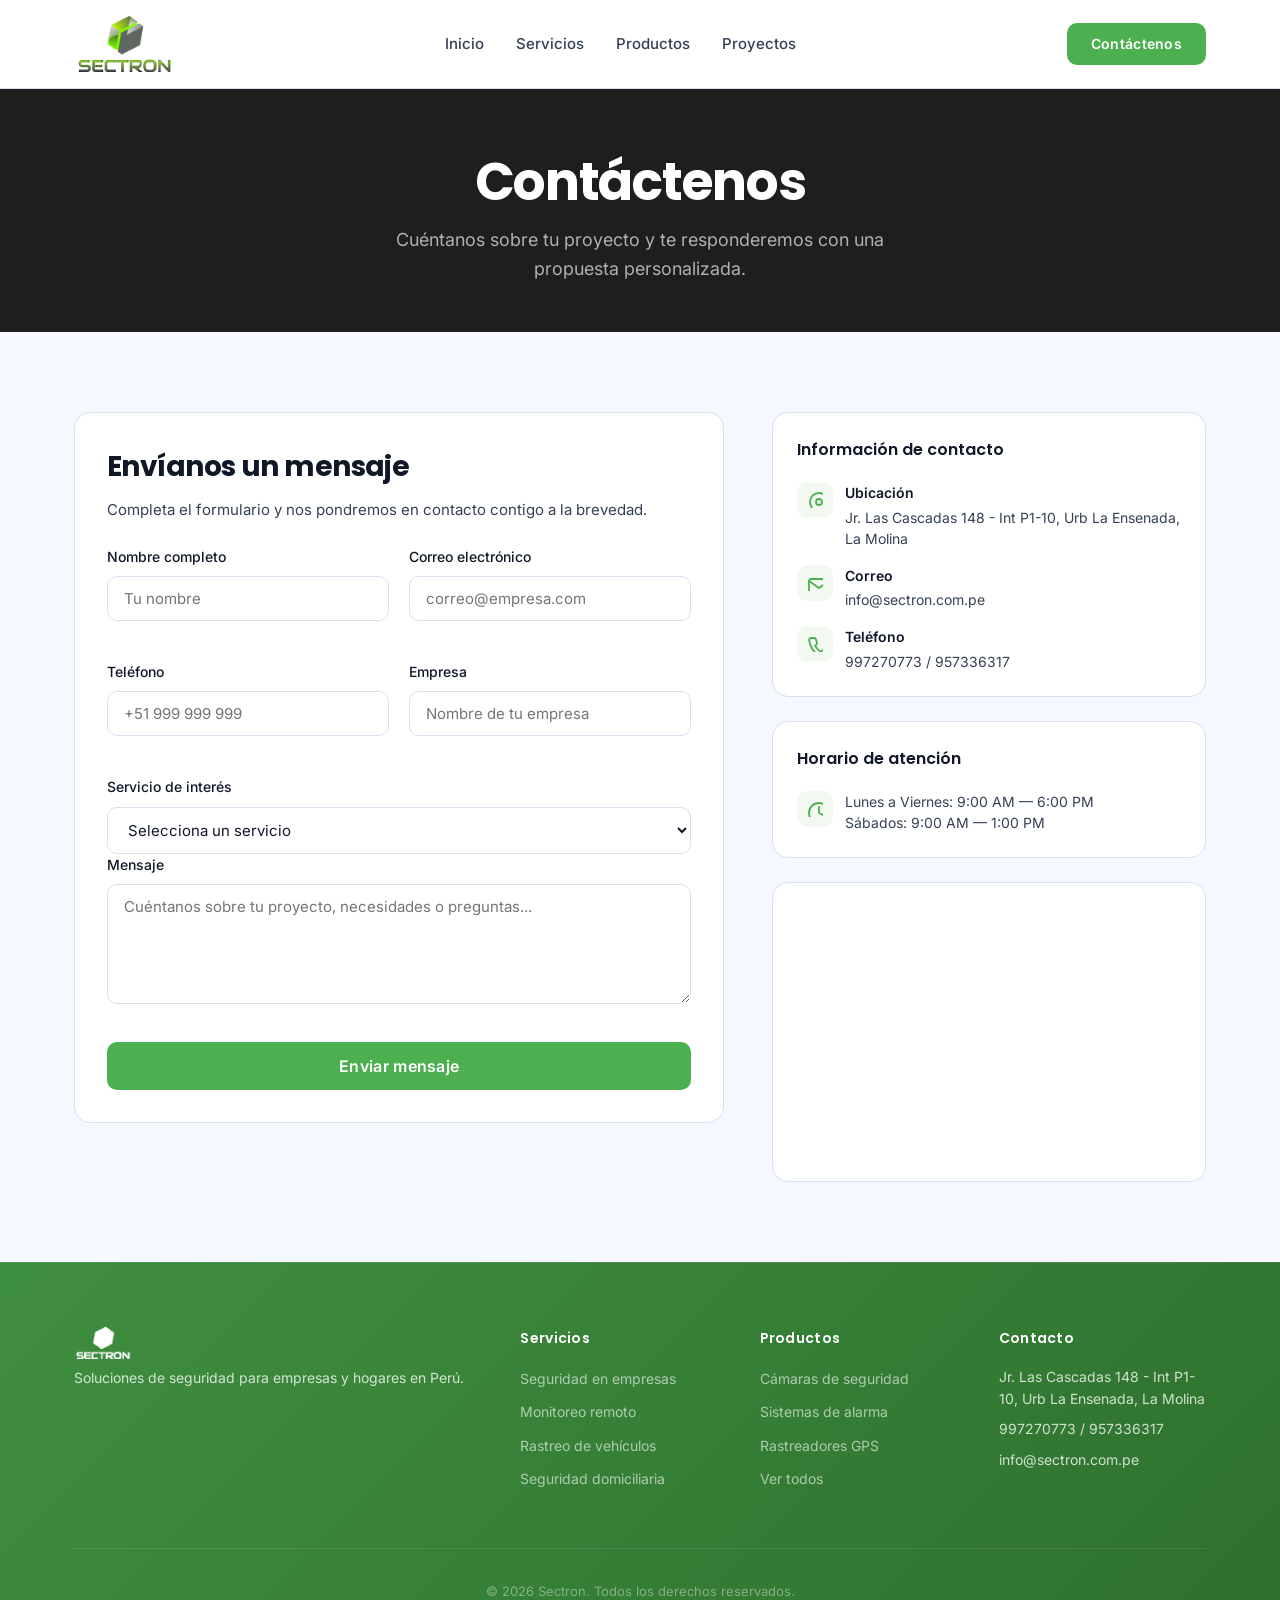
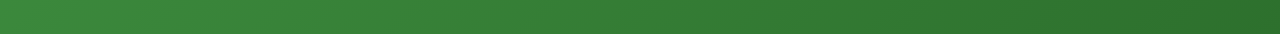
==== contacto.html @ d50c03bd "Initial commit" ====
<!doctype html>
<html lang="es">
<head>
  <meta charset="utf-8">
  <meta name="viewport" content="width=device-width, initial-scale=1">
  <title>Sectron — Contacto</title>
  <link rel="preconnect" href="https://fonts.googleapis.com">
  <link rel="preconnect" href="https://fonts.gstatic.com" crossorigin>
  <link href="https://fonts.googleapis.com/css2?family=Inter:wght@400;500;600&family=Poppins:wght@600;700&display=swap" rel="stylesheet">
  <link rel="stylesheet" href="css/styles.css">
</head>
<body>
  <nav class="nav">
    <div class="container nav-inner">
      <a href="index.html" class="logo"><img src="images/mroc47to-sectron_logo.png" alt="Sectron"></a>
      <ul class="nav-links">
        <li><a href="index.html">Inicio</a></li>
        <li><a href="servicios.html">Servicios</a></li>
        <li><a href="productos.html">Productos</a></li>
        <li><a href="proyectos.html">Proyectos</a></li>
      </ul>
      <a href="contacto.html" class="btn btn-primary">Contáctenos</a>
    </div>
  </nav>

  <section class="hero">
    <div class="container">
      <h1>Contáctenos</h1>
      <p>Cuéntanos sobre tu proyecto y te responderemos con una propuesta personalizada.</p>
    </div>
  </section>

  <section class="section">
    <div class="container">
      <div class="contact-grid">
        <div class="form-card" data-anim="slide-left">
          <h2>Envíanos un mensaje</h2>
          <p>Completa el formulario y nos pondremos en contacto contigo a la brevedad.</p>
          <form id="contact-form" novalidate>
            <div class="field-row">
              <div class="field">
                <label for="nombre">Nombre completo</label>
                <input type="text" id="nombre" name="name" placeholder="Tu nombre" maxlength="100" required>
              </div>
              <div class="field">
                <label for="email">Correo electrónico</label>
                <input type="email" id="email" name="email" placeholder="correo@empresa.com" maxlength="120" required>
              </div>
            </div>
            <div class="field-row">
              <div class="field">
                <label for="telefono">Teléfono</label>
                <input type="tel" id="telefono" name="phone" placeholder="+51 999 999 999" maxlength="25">
              </div>
              <div class="field">
                <label for="empresa">Empresa</label>
                <input type="text" id="empresa" name="company" placeholder="Nombre de tu empresa" maxlength="120">
              </div>
            </div>
            <div class="field">
              <label for="servicio">Servicio de interés</label>
              <select id="servicio" name="service">
                <option value="">Selecciona un servicio</option>
                <option value="cctv">Cámaras de seguridad (CCTV)</option>
                <option value="alarma">Sistemas de alarma</option>
                <option value="rastreo">Rastreo vehicular (GPS)</option>
                <option value="monitoreo">Monitoreo remoto 24/7</option>
                <option value="producto">Consulta sobre producto</option>
                <option value="otro">Otro</option>
              </select>
            </div>
            <div class="field">
              <label for="mensaje">Mensaje</label>
              <textarea id="mensaje" name="message" placeholder="Cuéntanos sobre tu proyecto, necesidades o preguntas..." maxlength="1500" required></textarea>
            </div>
            <div class="field" aria-hidden="true" style="position:absolute;left:-9999px;opacity:0;pointer-events:none;">
              <label for="_honey">No completar</label>
              <input id="_honey" type="text" name="_honey" tabindex="-1" autocomplete="off">
            </div>
            <p id="form-status" role="status" aria-live="polite" style="margin:0 0 16px; font-size:14px; min-height:22px;"></p>
            <button type="submit" class="btn btn-primary btn-lg" style="width:100%;">Enviar mensaje</button>
          </form>
        </div>

        <div class="contact-info">
          <div class="info-block" data-anim="slide-right" style="--i:0">
            <h3>Información de contacto</h3>
            <div class="info-item">
              <div class="info-icon">
                <svg width="16" height="16" fill="none" stroke="currentColor" stroke-width="1.8" stroke-linecap="round" stroke-linejoin="round"><path d="M21 10c0 7-9 13-9 13s-9-6-9-13a9 9 0 0118 0z"/><circle cx="12" cy="10" r="3"/></svg>
              </div>
              <div class="info-text">
                <h4>Ubicación</h4>
                <p>Jr. Las Cascadas 148 - Int P1-10, Urb La Ensenada, La Molina</p>
              </div>
            </div>
            <div class="info-item">
              <div class="info-icon">
                <svg width="16" height="16" fill="none" stroke="currentColor" stroke-width="1.8" stroke-linecap="round" stroke-linejoin="round"><path d="M4 4h16c1.1 0 2 .9 2 2v12c0 1.1-.9 2-2 2H4c-1.1 0-2-.9-2-2V6c0-1.1.9-2 2-2z"/><polyline points="22,6 12,13 2,6"/></svg>
              </div>
              <div class="info-text">
                <h4>Correo</h4>
                <p>info@sectron.com.pe</p>
              </div>
            </div>
            <div class="info-item">
              <div class="info-icon">
                <svg width="16" height="16" fill="none" stroke="currentColor" stroke-width="1.8" stroke-linecap="round" stroke-linejoin="round"><path d="M22 16.92v3a2 2 0 01-2.18 2 19.79 19.79 0 01-8.63-3.07 19.5 19.5 0 01-6-6 19.79 19.79 0 01-3.07-8.67A2 2 0 014.11 2h3a2 2 0 012 1.72 12.84 12.84 0 00.7 2.81 2 2 0 01-.45 2.11L8.09 9.91a16 16 0 006 6l1.27-1.27a2 2 0 012.11-.45 12.84 12.84 0 002.81.7A2 2 0 0122 16.92z"/></svg>
              </div>
              <div class="info-text">
                <h4>Teléfono</h4>
                <p>997270773 / 957336317</p>
              </div>
            </div>
          </div>

          <div class="info-block" data-anim="slide-right" style="--i:1">
            <h3>Horario de atención</h3>
            <div class="info-item">
              <div class="info-icon">
                <svg width="16" height="16" fill="none" stroke="currentColor" stroke-width="1.8" stroke-linecap="round" stroke-linejoin="round"><circle cx="12" cy="12" r="10"/><polyline points="12 6 12 12 16 14"/></svg>
              </div>
              <div class="info-text">
                <p>Lunes a Viernes: 9:00 AM — 6:00 PM</p>
                <p>Sábados: 9:00 AM — 1:00 PM</p>
              </div>
            </div>
          </div>

          <div class="map-placeholder" style="overflow:hidden; padding:0;">
            <iframe
              title="Mapa de ubicación Sectron"
              src="https://www.google.com/maps?q=Las%20Cascadas%20148,%20La%20Molina%2015024,%20Peru&z=16&output=embed"
              width="100%"
              height="100%"
              style="border:0;"
              loading="lazy"
              referrerpolicy="no-referrer-when-downgrade"
              allowfullscreen>
            </iframe>
          </div>
        </div>
      </div>
    </div>
  </section>

  <footer class="footer">
    <div class="container">
      <div class="footer-grid">
        <div class="footer-brand">
          <img src="images/mroc47to-sectron_logo.png" alt="Sectron" style="height:32px; filter:brightness(0) invert(1);">
          <p>Soluciones de seguridad para empresas y hogares en Perú.</p>
        </div>
        <div class="footer-links">
          <h4>Servicios</h4>
          <ul>
            <li><a href="servicios.html">Seguridad en empresas</a></li>
            <li><a href="servicios.html">Monitoreo remoto</a></li>
            <li><a href="servicios.html">Rastreo de vehículos</a></li>
            <li><a href="servicios.html">Seguridad domiciliaria</a></li>
          </ul>
        </div>
        <div class="footer-links">
          <h4>Productos</h4>
          <ul>
            <li><a href="productos.html">Cámaras de seguridad</a></li>
            <li><a href="productos.html">Sistemas de alarma</a></li>
            <li><a href="productos.html">Rastreadores GPS</a></li>
            <li><a href="productos.html">Ver todos</a></li>
          </ul>
        </div>
        <div class="footer-contact">
          <h4>Contacto</h4>
          <p>Jr. Las Cascadas 148 - Int P1-10, Urb La Ensenada, La Molina</p>
          <p>997270773 / 957336317</p>
          <p>info@sectron.com.pe</p>
        </div>
      </div>
      <div class="footer-bottom">
        <p>&copy; 2026 Sectron. Todos los derechos reservados.</p>
      </div>
    </div>
  </footer>

  <script>
    (function() {
      var observer = new IntersectionObserver(function(entries) {
        entries.forEach(function(entry) {
          if (entry.isIntersecting) {
            entry.target.classList.add('in-view');
            observer.unobserve(entry.target);
          }
        });
      }, { threshold: 0.12, rootMargin: '0px 0px -30px 0px' });
      document.querySelectorAll('[data-anim], .hero, .footer').forEach(function(el) { observer.observe(el); });
    })();
  </script>

  <script>
    (function() {
      var form = document.getElementById('contact-form');
      var btn = form.querySelector('button[type="submit"]');
      var status = document.getElementById('form-status');
      var honeypot = form.querySelector('input[name="_honey"]');
      var lastSubmitAt = 0;
      var emailPattern = /^[^\s@]+@[^\s@]+\.[^\s@]+$/;
      var phonePattern = /^[0-9+()\-\.\s]{7,25}$/;

      function setStatus(message, isError) {
        status.textContent = message;
        status.style.color = isError ? '#b91c1c' : '#166534';
      }

      function cleanText(value, maxLength) {
        return String(value || '')
          .replace(/<[^>]*>/g, '')
          .replace(/[\r\n\t]+/g, ' ')
          .replace(/\s{2,}/g, ' ')
          .trim()
          .slice(0, maxLength || 255);
      }

      form.addEventListener('submit', async function(e) {
        e.preventDefault();

        if (honeypot.value.trim() !== '') {
          setStatus('Solicitud no válida.', true);
          return;
        }

        var now = Date.now();
        if (now - lastSubmitAt < 15000) {
          setStatus('Por favor espera unos segundos antes de enviar otro mensaje.', true);
          return;
        }

        var payload = {
          name: cleanText(form.elements.name.value, 100),
          email: cleanText(form.elements.email.value, 120).toLowerCase(),
          phone: cleanText(form.elements.phone.value, 25),
          company: cleanText(form.elements.company.value, 120),
          service: cleanText(form.elements.service.value, 80),
          message: cleanText(form.elements.message.value, 1500)
        };

        if (!payload.name || !payload.email || !payload.message) {
          setStatus('Completa nombre, correo y mensaje.', true);
          return;
        }

        if (!emailPattern.test(payload.email)) {
          setStatus('Introduce un correo electrónico válido.', true);
          return;
        }

        if (payload.phone && !phonePattern.test(payload.phone)) {
          setStatus('Introduce un teléfono válido.', true);
          return;
        }

        btn.disabled = true;
        btn.textContent = 'Enviando...';
        setStatus('Enviando tu mensaje...', false);

        try {
          var response = await fetch('https://formsubmit.co/ajax/info@sectron.com.pe', {
            method: 'POST',
            headers: {
              'Content-Type': 'application/json',
              'Accept': 'application/json'
            },
            body: JSON.stringify({
              name: payload.name,
              email: payload.email,
              phone: payload.phone,
              company: payload.company,
              service: payload.service,
              message: payload.message,
              _subject: 'Nuevo mensaje de contacto - Sectron',
              _replyto: payload.email,
              _captcha: 'false'
            })
          });

          if (!response.ok) {
            throw new Error('No se pudo enviar');
          }

          var result = await response.json();
          if (result && result.success) {
            setStatus('Mensaje enviado correctamente. Te responderemos pronto.', false);
            form.reset();
            lastSubmitAt = Date.now();
          } else {
            throw new Error('Respuesta inválida');
          }
        } catch (error) {
          setStatus('No se pudo enviar el mensaje en este momento. Inténtalo nuevamente.', true);
        } finally {
          btn.disabled = false;
          btn.textContent = 'Enviar mensaje';
        }
      });
    })();
  </script>
</body>
</html>
---- css/styles.css ----
:root {
  --bg: #f5f8ff;
  --surface: #ffffff;
  --surface-dark: #1e1e1e;
  --fg: #101828;
  --fg-2: #344054;
  --muted: #667085;
  --accent: #4CAF50;
  --accent-hover: #388E3C;
  --accent-on: #ffffff;
  --border: #d7e0ef;
  --font-display: 'Poppins', system-ui, sans-serif;
  --font-body: 'Inter', system-ui, sans-serif;
  --container: 1180px;
  --space-1: 4px;
  --space-2: 8px;
  --space-3: 12px;
  --space-4: 16px;
  --space-5: 20px;
  --space-6: 24px;
  --space-8: 32px;
  --space-10: 40px;
  --space-12: 48px;
  --space-16: 64px;
  --space-20: 80px;
  --radius-sm: 10px;
  --radius-md: 16px;
  --radius-lg: 24px;
}
*, *::before, *::after { box-sizing: border-box; margin: 0; padding: 0; }
html { scroll-behavior: smooth; }
body {
  font-family: var(--font-body);
  color: var(--fg);
  background: var(--bg);
  line-height: 1.6;
  -webkit-font-smoothing: antialiased;
}
.container { max-width: var(--container); margin: 0 auto; padding: 0 var(--space-6); }

/* Nav */
.nav {
  position: sticky;
  top: 0;
  z-index: 100;
  background: rgba(255,255,255,0.92);
  backdrop-filter: blur(12px);
  border-bottom: 1px solid var(--border);
}
.nav-inner {
  display: flex;
  align-items: center;
  justify-content: space-between;
  height: 88px;
}
.logo {
  display: flex;
  align-items: center;
  text-decoration: none;
}
.logo img { height: 56px; width: auto; }
.nav-links {
  display: flex;
  list-style: none;
  gap: var(--space-8);
}
.nav-links a {
  font-size: 15px;
  font-weight: 500;
  color: var(--fg-2);
  text-decoration: none;
  transition: color 0.15s;
}
.nav-links a:hover { color: var(--accent); }
.nav-links a.active { color: var(--accent); }
.btn {
  display: inline-flex;
  align-items: center;
  justify-content: center;
  padding: 10px 24px;
  border-radius: var(--radius-sm);
  font-family: var(--font-body);
  font-size: 14px;
  font-weight: 600;
  letter-spacing: 0.02em;
  text-decoration: none;
  border: none;
  cursor: pointer;
  transition: background 0.15s, transform 0.1s;
}
.btn-primary { background: var(--accent); color: var(--accent-on); }
.btn-primary:hover { background: var(--accent-hover); }
.btn-outline { background: transparent; color: var(--accent); border: 1.5px solid var(--accent); }
.btn-outline:hover { background: var(--accent); color: var(--accent-on); }
.btn-lg { padding: 14px 32px; font-size: 16px; }

/* Hero */
.hero {
  background: var(--surface-dark);
  color: #fff;
  padding: var(--space-16) 0 var(--space-12);
  text-align: center;
}
.hero h1 {
  font-family: var(--font-display);
  font-size: clamp(32px, 5vw, 52px);
  font-weight: 700;
  letter-spacing: -0.025em;
  line-height: 1.1;
  margin-bottom: var(--space-4);
}
.hero p {
  font-size: 18px;
  color: rgba(255,255,255,0.65);
  max-width: 560px;
  margin: 0 auto;
}

/* Hero slider */
.hero-slider {
  position: relative;
  width: 100%;
  height: clamp(480px, 70vh, 720px);
  overflow: hidden;
  background: var(--surface-dark);
}
.hero-slide {
  position: absolute;
  inset: 0;
  opacity: 0;
  transition: opacity 0.8s ease;
  display: flex;
  align-items: center;
}
.hero-slide.active { opacity: 1; }
.hero-slide-bg {
  position: absolute;
  inset: 0;
  background-size: cover;
  background-position: center;
}
.hero-slide::after {
  content: '';
  position: absolute;
  inset: 0;
  background: linear-gradient(90deg, rgba(30,30,30,0.85) 0%, rgba(30,30,30,0.4) 50%, rgba(30,30,30,0.15) 100%);
  z-index: 1;
}
.hero-slide-content {
  position: relative;
  z-index: 2;
  max-width: var(--container);
  margin: 0 auto;
  padding: 0 var(--space-6);
  width: 100%;
}
.hero-slide-content h1 {
  font-family: var(--font-display);
  font-size: clamp(32px, 4.5vw, 52px);
  font-weight: 700;
  letter-spacing: -0.025em;
  line-height: 1.1;
  color: #fff;
  margin-bottom: var(--space-4);
  max-width: 560px;
}
.hero-slide-content p {
  font-size: 17px;
  color: rgba(255,255,255,0.75);
  max-width: 460px;
  margin-bottom: var(--space-8);
  line-height: 1.6;
}
.hero-slide-content .btn-group {
  display: flex;
  gap: var(--space-4);
  flex-wrap: wrap;
}

/* Slider dots */
.hero-dots {
  position: absolute;
  bottom: var(--space-8);
  left: 50%;
  transform: translateX(-50%);
  z-index: 10;
  display: flex;
  gap: var(--space-3);
}
.hero-dot {
  width: 12px;
  height: 12px;
  border-radius: 50%;
  border: 2px solid rgba(255,255,255,0.5);
  background: transparent;
  cursor: pointer;
  transition: background 0.3s, border-color 0.3s;
  padding: 0;
}
.hero-dot.active {
  background: var(--accent);
  border-color: var(--accent);
}
.hero-dot:hover { border-color: #fff; }

/* Slider arrows */
.hero-arrow {
  position: absolute;
  top: 50%;
  transform: translateY(-50%);
  z-index: 10;
  width: 48px;
  height: 48px;
  border-radius: 50%;
  border: 1.5px solid rgba(255,255,255,0.3);
  background: rgba(30,30,30,0.4);
  backdrop-filter: blur(8px);
  color: #fff;
  cursor: pointer;
  display: grid;
  place-items: center;
  transition: background 0.2s, border-color 0.2s;
}
.hero-arrow:hover { background: rgba(30,30,30,0.7); border-color: rgba(255,255,255,0.6); }
.hero-arrow-prev { left: var(--space-6); }
.hero-arrow-next { right: var(--space-6); }

/* Trust bar */
.trust-bar {
  background: var(--surface);
  border-bottom: 1px solid var(--border);
  padding: var(--space-8) 0;
}
.trust-grid {
  display: flex;
  justify-content: center;
  gap: var(--space-12);
  flex-wrap: wrap;
}
.trust-item {
  text-align: center;
}
.trust-num {
  font-family: var(--font-display);
  font-size: 36px;
  font-weight: 700;
  color: var(--accent);
  letter-spacing: -0.02em;
}
.trust-label {
  font-size: 14px;
  color: var(--muted);
  margin-top: var(--space-1);
}

/* Section */
.section { padding: var(--space-20) 0; }
.section-alt { background: var(--surface); }
.eyebrow {
  font-size: 13px;
  font-weight: 600;
  letter-spacing: 0.06em;
  text-transform: uppercase;
  color: var(--accent);
  margin-bottom: var(--space-4);
}
.section-title {
  font-family: var(--font-display);
  font-size: clamp(24px, 3.5vw, 36px);
  font-weight: 700;
  letter-spacing: -0.02em;
  margin-bottom: var(--space-4);
}
.section-desc {
  font-size: 17px;
  color: var(--fg-2);
  max-width: 560px;
  margin-bottom: var(--space-12);
}

/* Services grid */
.services-grid {
  display: grid;
  grid-template-columns: repeat(auto-fit, minmax(250px, 1fr));
  gap: var(--space-6);
}
.service-card {
  background: var(--bg);
  border: 1px solid var(--border);
  border-radius: var(--radius-md);
  padding: var(--space-8);
  transition: box-shadow 0.2s, transform 0.15s;
}
.service-card:hover {
  box-shadow: 0 16px 40px rgba(16,24,40,0.08);
  transform: translateY(-2px);
}
.service-icon {
  width: 48px;
  height: 48px;
  background: var(--surface);
  border: 1px solid var(--border);
  border-radius: var(--radius-sm);
  display: grid;
  place-items: center;
  color: var(--accent);
  margin-bottom: var(--space-5);
}
.service-card h3 {
  font-family: var(--font-display);
  font-size: 18px;
  font-weight: 600;
  margin-bottom: var(--space-3);
}
.service-card p {
  font-size: 15px;
  color: var(--fg-2);
  line-height: 1.55;
}

/* Service detail */
.service-detail {
  display: grid;
  grid-template-columns: auto 1fr;
  gap: var(--space-10);
  align-items: start;
  padding: var(--space-12) 0;
  border-bottom: 1px solid var(--border);
}
.service-detail:last-child { border-bottom: none; }
.service-num {
  font-family: var(--font-display);
  font-size: 64px;
  font-weight: 700;
  color: var(--border);
  line-height: 1;
  letter-spacing: -0.03em;
}
.service-content h2 {
  font-family: var(--font-display);
  font-size: clamp(22px, 3vw, 30px);
  font-weight: 700;
  letter-spacing: -0.02em;
  margin-bottom: var(--space-4);
}
.service-content p {
  font-size: 16px;
  color: var(--fg-2);
  max-width: 640px;
  margin-bottom: var(--space-6);
  line-height: 1.65;
}
.service-features {
  display: flex;
  flex-wrap: wrap;
  gap: var(--space-3);
}
.service-tag {
  font-size: 13px;
  font-weight: 500;
  color: var(--accent);
  background: rgba(76,175,80,0.06);
  padding: 6px 14px;
  border-radius: var(--radius-sm);
  border: 1px solid rgba(76,175,80,0.12);
}

/* Why Sectron */
.why-grid {
  display: grid;
  grid-template-columns: 1fr 1fr;
  gap: var(--space-12);
  align-items: center;
}
.why-features {
  display: flex;
  flex-direction: column;
  gap: var(--space-6);
}
.why-feature {
  display: flex;
  gap: var(--space-4);
}
.why-feature-icon {
  width: 40px;
  height: 40px;
  flex-shrink: 0;
  background: rgba(76,175,80,0.08);
  border-radius: var(--radius-sm);
  display: grid;
  place-items: center;
  color: var(--accent);
}
.why-feature h4 {
  font-family: var(--font-display);
  font-size: 16px;
  font-weight: 600;
  margin-bottom: var(--space-1);
}
.why-feature p {
  font-size: 14px;
  color: var(--fg-2);
  line-height: 1.5;
}

/* Products grid */
.products-grid {
  display: grid;
  grid-template-columns: 1fr;
  gap: var(--space-6);
}
.products-grid-preview {
  display: grid;
  grid-template-columns: repeat(auto-fit, minmax(220px, 1fr));
  gap: var(--space-6);
}
.product-card {
  background: var(--surface);
  border: 1px solid var(--border);
  border-radius: var(--radius-md);
  padding: var(--space-8);
  transition: box-shadow 0.2s, transform 0.15s;
  display: flex;
  flex-direction: column;
}
.product-card:hover {
  box-shadow: 0 20px 52px rgba(16,24,40,0.08);
  transform: translateY(-2px);
}
.product-header {
  display: flex;
  align-items: center;
  justify-content: space-between;
  margin-bottom: var(--space-4);
}
.product-badge {
  font-size: 11px;
  font-weight: 600;
  letter-spacing: 0.06em;
  text-transform: uppercase;
  padding: 4px 10px;
  border-radius: var(--radius-sm);
}
.badge-monitoring { color: #6b7280; background: rgba(107,114,128,0.08); }
.badge-security { color: #2e7d32; background: rgba(46,125,50,0.06); }
.badge-analytics { color: #6b7280; background: rgba(107,114,128,0.06); }
.badge-viz { color: #6b7280; background: rgba(107,114,128,0.06); }
.product-card h3 {
  font-family: var(--font-display);
  font-size: 20px;
  font-weight: 600;
  margin-bottom: var(--space-3);
}
.product-card p {
  font-size: 15px;
  color: var(--fg-2);
  line-height: 1.55;
  flex: 1;
}
.product-use {
  margin-top: var(--space-6);
  padding-top: var(--space-4);
  border-top: 1px solid var(--border);
  font-size: 13px;
  color: var(--muted);
}
.product-body {
  display: grid;
  grid-template-columns: 200px 1fr;
  gap: var(--space-6);
  align-items: start;
  margin-bottom: var(--space-4);
}
.product-body img {
  width: 200px;
  border-radius: 10px;
}

/* Camera list */
.camera-list {
  margin-top: var(--space-5);
  display: grid;
  grid-template-columns: repeat(5, 1fr);
  gap: var(--space-3);
}
.camera-item {
  display: flex;
  flex-direction: column;
  align-items: center;
  text-align: center;
  background: #f8fbf8;
  border: 1px solid rgba(76,175,80,0.14);
  border-radius: 12px;
  padding: 10px;
}
.camera-thumb {
  width: 72px;
  height: 72px;
  object-fit: cover;
  border-radius: 8px;
  border: 1px solid var(--border);
  background: #fff;
}
.camera-name {
  font-size: 13px;
  font-weight: 600;
  color: var(--fg);
  text-decoration: none;
}
.camera-type {
  display: block;
  margin-top: 2px;
  font-size: 12px;
  color: var(--muted);
}

/* Filter tabs */
.filter-tabs {
  display: flex;
  gap: var(--space-2);
  margin-bottom: var(--space-10);
  flex-wrap: wrap;
}
.filter-tab {
  padding: 8px 18px;
  border-radius: var(--radius-sm);
  font-size: 14px;
  font-weight: 500;
  background: var(--surface);
  color: var(--fg-2);
  border: 1px solid var(--border);
  cursor: pointer;
  transition: all 0.15s;
}
.filter-tab:hover { border-color: var(--accent); color: var(--accent); }
.filter-tab.active {
  background: var(--accent);
  color: var(--accent-on);
  border-color: var(--accent);
}

/* Project card */
.project-card {
  display: grid;
  grid-template-columns: 1fr 1fr;
  gap: var(--space-10);
  align-items: start;
  padding: var(--space-12) 0;
  border-bottom: 1px solid var(--border);
}
.project-card:last-child { border-bottom: none; }
.project-num {
  font-family: var(--font-display);
  font-size: 64px;
  font-weight: 700;
  color: var(--border);
  line-height: 1;
  letter-spacing: -0.03em;
  margin-bottom: var(--space-4);
}
.project-content h2 {
  font-family: var(--font-display);
  font-size: clamp(22px, 3vw, 30px);
  font-weight: 700;
  letter-spacing: -0.02em;
  margin-bottom: var(--space-6);
}
.project-content p {
  font-size: 16px;
  color: var(--fg-2);
  max-width: 640px;
  margin-bottom: var(--space-6);
  line-height: 1.65;
}
.project-images {
  display: flex;
  flex-wrap: wrap;
  gap: var(--space-4);
  margin-top: var(--space-6);
}
.project-images img {
  width: 100%;
  height: 320px;
  object-fit: cover;
  border-radius: var(--radius-md);
}
.project-images.two-col {
  display: grid;
  grid-template-columns: 1fr 1fr;
  gap: var(--space-4);
}
.project-images.two-col img {
  width: 100%;
  height: 200px;
  object-fit: cover;
}

/* CTA */
.cta {
  background: var(--surface-dark);
  color: #fff;
  padding: var(--space-16) 0;
  text-align: center;
}
.cta h2 {
  font-family: var(--font-display);
  font-size: clamp(24px, 3.5vw, 36px);
  font-weight: 700;
  letter-spacing: -0.02em;
  margin-bottom: var(--space-4);
}
.cta p {
  font-size: 17px;
  color: rgba(255,255,255,0.65);
  margin-bottom: var(--space-8);
  max-width: 500px;
  margin-left: auto;
  margin-right: auto;
}
.cta .btn-primary { background: #fff; color: var(--surface-dark); }
.cta .btn-primary:hover { background: rgba(255,255,255,0.9); }

/* Footer */
.footer {
  background: linear-gradient(135deg, #3f8f40 0%, #2d702d 100%);
  color: rgba(255,255,255,0.78);
  padding: var(--space-16) 0 var(--space-8);
  border-top: 1px solid rgba(255,255,255,0.12);
}
.footer-grid {
  display: grid;
  grid-template-columns: 2fr 1fr 1fr 1fr;
  gap: var(--space-8);
  margin-bottom: var(--space-12);
}
.footer-brand h3 {
  font-family: var(--font-display);
  font-weight: 700;
  font-size: 20px;
  color: #fff;
  margin-bottom: var(--space-4);
}
.footer-brand p { font-size: 14px; line-height: 1.6; }
.footer-links h4, .footer-contact h4 {
  font-family: var(--font-display);
  font-weight: 600;
  font-size: 14px;
  color: #fff;
  margin-bottom: var(--space-4);
  letter-spacing: 0.02em;
}
.footer-links ul { list-style: none; }
.footer-links li { margin-bottom: var(--space-2); }
.footer-links a {
  font-size: 14px;
  color: rgba(255,255,255,0.6);
  text-decoration: none;
  transition: color 0.15s;
}
.footer-links a:hover { color: #fff; }
.footer-contact p { font-size: 14px; margin-bottom: var(--space-2); }
.footer-bottom {
  border-top: 1px solid rgba(255,255,255,0.1);
  padding-top: var(--space-8);
  font-size: 13px;
  text-align: center;
  color: rgba(255,255,255,0.4);
}

/* === Animations === */
@keyframes fadeInUp { from { opacity: 0; transform: translateY(32px); } to { opacity: 1; transform: translateY(0); } }
@keyframes fadeIn { from { opacity: 0; } to { opacity: 1; } }
@keyframes slideInLeft { from { opacity: 0; transform: translateX(-40px); } to { opacity: 1; transform: translateX(0); } }
@keyframes slideInRight { from { opacity: 0; transform: translateX(40px); } to { opacity: 1; transform: translateX(0); } }
@keyframes scaleIn { from { opacity: 0; transform: scale(0.92); } to { opacity: 1; transform: scale(1); } }
@keyframes slideDown { from { opacity: 0; transform: translateY(-100%); } to { opacity: 1; transform: translateY(0); } }
@keyframes kenBurns { 0% { transform: scale(1); } 100% { transform: scale(1.08); } }
@keyframes pulseGlow { 0%, 100% { box-shadow: 0 0 0 0 rgba(76,175,80,0.3); } 50% { box-shadow: 0 0 0 8px rgba(76,175,80,0); } }
@keyframes shimmer { 0% { background-position: -200% 0; } 100% { background-position: 200% 0; } }

.nav { animation: slideDown 0.5s cubic-bezier(0.2,0,0,1) both; }

[data-anim] {
  opacity: 0;
  transition: opacity 0.65s cubic-bezier(0.2,0,0,1), transform 0.65s cubic-bezier(0.2,0,0,1);
}
[data-anim="fade-up"] { transform: translateY(32px); }
[data-anim="fade-in"] { transform: none; }
[data-anim="slide-left"] { transform: translateX(-40px); }
[data-anim="slide-right"] { transform: translateX(40px); }
[data-anim="scale-in"] { transform: scale(0.92); }
[data-anim].in-view { opacity: 1; transform: translateY(0) translateX(0) scale(1); transition-delay: calc(var(--i, 0) * 80ms); }

.hero-slide-bg { animation: none; }
.hero-slide.active .hero-slide-bg { animation: kenBurns 7s ease-out forwards; }

.hero-slide-content h1,
.hero-slide-content p,
.hero-slide-content .btn-group {
  opacity: 0; transform: translateY(24px);
  transition: opacity 0.55s ease, transform 0.55s ease;
}
.hero-slide.active .hero-slide-content h1 { opacity: 1; transform: translateY(0); transition-delay: 0.15s; }
.hero-slide.active .hero-slide-content p { opacity: 1; transform: translateY(0); transition-delay: 0.3s; }
.hero-slide.active .hero-slide-content .btn-group { opacity: 1; transform: translateY(0); transition-delay: 0.45s; }

.btn { transition: background 0.15s, transform 0.1s, box-shadow 0.2s; }
.btn:active { transform: scale(0.97); }
.btn-primary:hover { box-shadow: 0 4px 16px rgba(76,175,80,0.25); }

.service-card, .product-card {
  transition: box-shadow 0.25s cubic-bezier(0.2,0,0,1), transform 0.25s cubic-bezier(0.2,0,0,1);
}
.service-card:hover, .product-card:hover {
  transform: translateY(-4px);
  box-shadow: 0 20px 48px rgba(16,24,40,0.1);
}
.service-icon { transition: background 0.2s, color 0.2s, transform 0.2s; }
.service-card:hover .service-icon { background: var(--accent); color: #fff; transform: scale(1.05); }

.trust-item { transition: transform 0.2s ease; }
.trust-item:hover { transform: translateY(-2px); }
.trust-num { transition: transform 0.3s ease, color 0.2s; }
.trust-item:hover .trust-num { transform: scale(1.08); }

.why-feature { transition: transform 0.2s ease, background 0.2s; border-radius: var(--radius-sm); padding: 4px; margin: -4px; }
.why-feature:hover { transform: translateX(4px); background: rgba(76,175,80,0.04); }

.product-badge { transition: transform 0.2s, box-shadow 0.2s; }
.product-card:hover .product-badge { transform: scale(1.05); }

.footer { opacity: 0; transform: translateY(24px); transition: opacity 0.6s ease, transform 0.6s ease; }
.footer.in-view { opacity: 1; transform: translateY(0); }

.hero-dot { transition: background 0.3s, border-color 0.3s, transform 0.2s; }
.hero-dot:hover { transform: scale(1.2); }
.hero-dot.active { animation: pulseGlow 2s infinite; }

.hero-arrow { transition: background 0.2s, border-color 0.2s, transform 0.15s; }
.hero-arrow:hover { transform: translateY(-50%) scale(1.1); }

.cta { position: relative; overflow: hidden; }
.cta::before {
  content: ''; position: absolute; top: -50%; left: -50%; width: 200%; height: 200%;
  background: radial-gradient(circle at 30% 50%, rgba(76,175,80,0.06) 0%, transparent 50%);
  animation: shimmer 12s linear infinite;
  background-size: 200% 100%;
}

.nav-links a { position: relative; }
.nav-links a::after {
  content: ''; position: absolute; bottom: -2px; left: 0; width: 0; height: 2px;
  background: var(--accent); transition: width 0.25s cubic-bezier(0.2,0,0,1);
}
.nav-links a:hover::after { width: 100%; }
.nav-links a.active::after { width: 100%; }

.service-detail { transition: background 0.2s, transform 0.2s; border-radius: var(--radius-md); }
.service-detail:hover { background: rgba(76,175,80,0.02); }
.service-num { transition: color 0.3s, transform 0.3s; }
.service-detail:hover .service-num { color: var(--accent); transform: scale(1.05); }
.service-tag { transition: background 0.2s, transform 0.15s; }
.service-tag:hover { transform: translateY(-1px); background: rgba(76,175,80,0.12); }

/* Responsive */
@media (prefers-reduced-motion: reduce) {
  [data-anim], .hero-slide-content h1, .hero-slide-content p, .hero-slide-content .btn-group, .footer, .nav {
    opacity: 1 !important; transform: none !important; transition: none !important; animation: none !important;
  }
}

/* Contact page */
.contact-grid {
  display: grid;
  grid-template-columns: 1.2fr 0.8fr;
  gap: var(--space-12);
  align-items: start;
}
.form-card {
  background: var(--surface);
  border: 1px solid var(--border);
  border-radius: var(--radius-md);
  padding: var(--space-8);
}
.form-card h2 {
  font-family: var(--font-display);
  font-size: clamp(22px, 3vw, 28px);
  font-weight: 700;
  letter-spacing: -0.02em;
  margin-bottom: var(--space-2);
}
.form-card > p {
  font-size: 15px;
  color: var(--fg-2);
  margin-bottom: var(--space-6);
}
.field-row {
  display: grid;
  grid-template-columns: 1fr 1fr;
  gap: var(--space-5);
  margin-bottom: var(--space-5);
}
.field {
  display: flex;
  flex-direction: column;
  gap: var(--space-2);
}
.field:last-child {
  margin-bottom: var(--space-5);
}
.field label {
  font-size: 14px;
  font-weight: 500;
  color: var(--fg);
}
.field input, .field textarea, .field select {
  padding: 12px 16px;
  border: 1px solid var(--border);
  border-radius: var(--radius-sm);
  font-family: var(--font-body);
  font-size: 15px;
  color: var(--fg);
  background: var(--surface);
  transition: border-color 0.15s, box-shadow 0.15s;
}
.field input:focus, .field textarea:focus, .field select:focus {
  outline: none;
  border-color: var(--accent);
  box-shadow: 0 0 0 3px rgba(76,175,80,0.1);
}
.field textarea { resize: vertical; min-height: 120px; }
.contact-info {
  display: flex;
  flex-direction: column;
  gap: var(--space-6);
}
.info-block {
  background: var(--surface);
  border: 1px solid var(--border);
  border-radius: var(--radius-md);
  padding: var(--space-6);
}
.info-block h3 {
  font-family: var(--font-display);
  font-size: 16px;
  font-weight: 600;
  margin-bottom: var(--space-5);
  color: var(--fg);
}
.info-item {
  display: flex;
  gap: var(--space-3);
  align-items: flex-start;
  margin-bottom: var(--space-4);
}
.info-item:last-child { margin-bottom: 0; }
.info-icon {
  width: 36px;
  height: 36px;
  flex-shrink: 0;
  background: rgba(76,175,80,0.08);
  border-radius: var(--radius-sm);
  display: grid;
  place-items: center;
  color: var(--accent);
}
.info-text h4 {
  font-size: 14px;
  font-weight: 600;
  color: var(--fg);
  margin-bottom: 2px;
}
.info-text p {
  font-size: 14px;
  color: var(--fg-2);
  line-height: 1.5;
}
.map-placeholder {
  width: 100%;
  height: 300px;
  border-radius: var(--radius-md);
  overflow: hidden;
  border: 1px solid var(--border);
  background: var(--surface);
}

@media (max-width: 1024px) {
  .camera-list { grid-template-columns: repeat(5, 1fr); }
}

@media (max-width: 768px) {
  .nav-links { display: none; }
  .hero-slider { height: clamp(420px, 65vh, 560px); }
  .hero-slide::after { background: linear-gradient(0deg, rgba(30,30,30,0.9) 0%, rgba(30,30,30,0.5) 50%, rgba(30,30,30,0.3) 100%); }
  .hero-slide-content h1 { font-size: clamp(28px, 6vw, 40px); }
  .hero-arrow { display: none; }
  .trust-grid { gap: var(--space-6); }
  .why-grid { grid-template-columns: 1fr; }
  .footer-grid { grid-template-columns: 1fr 1fr; }
  .services-grid { grid-template-columns: 1fr; }
  .products-grid { grid-template-columns: 1fr; }
  .project-card { grid-template-columns: 1fr; gap: var(--space-6); }
  .project-images.two-col { grid-template-columns: 1fr; }
  .camera-list { grid-template-columns: repeat(2, 1fr); }
  .contact-grid { grid-template-columns: 1fr; }
  .field-row { grid-template-columns: 1fr; }
  .service-detail { grid-template-columns: 1fr; gap: var(--space-4); }
  .service-num { font-size: 40px; }
  .service-num { font-size: 40px; }
}
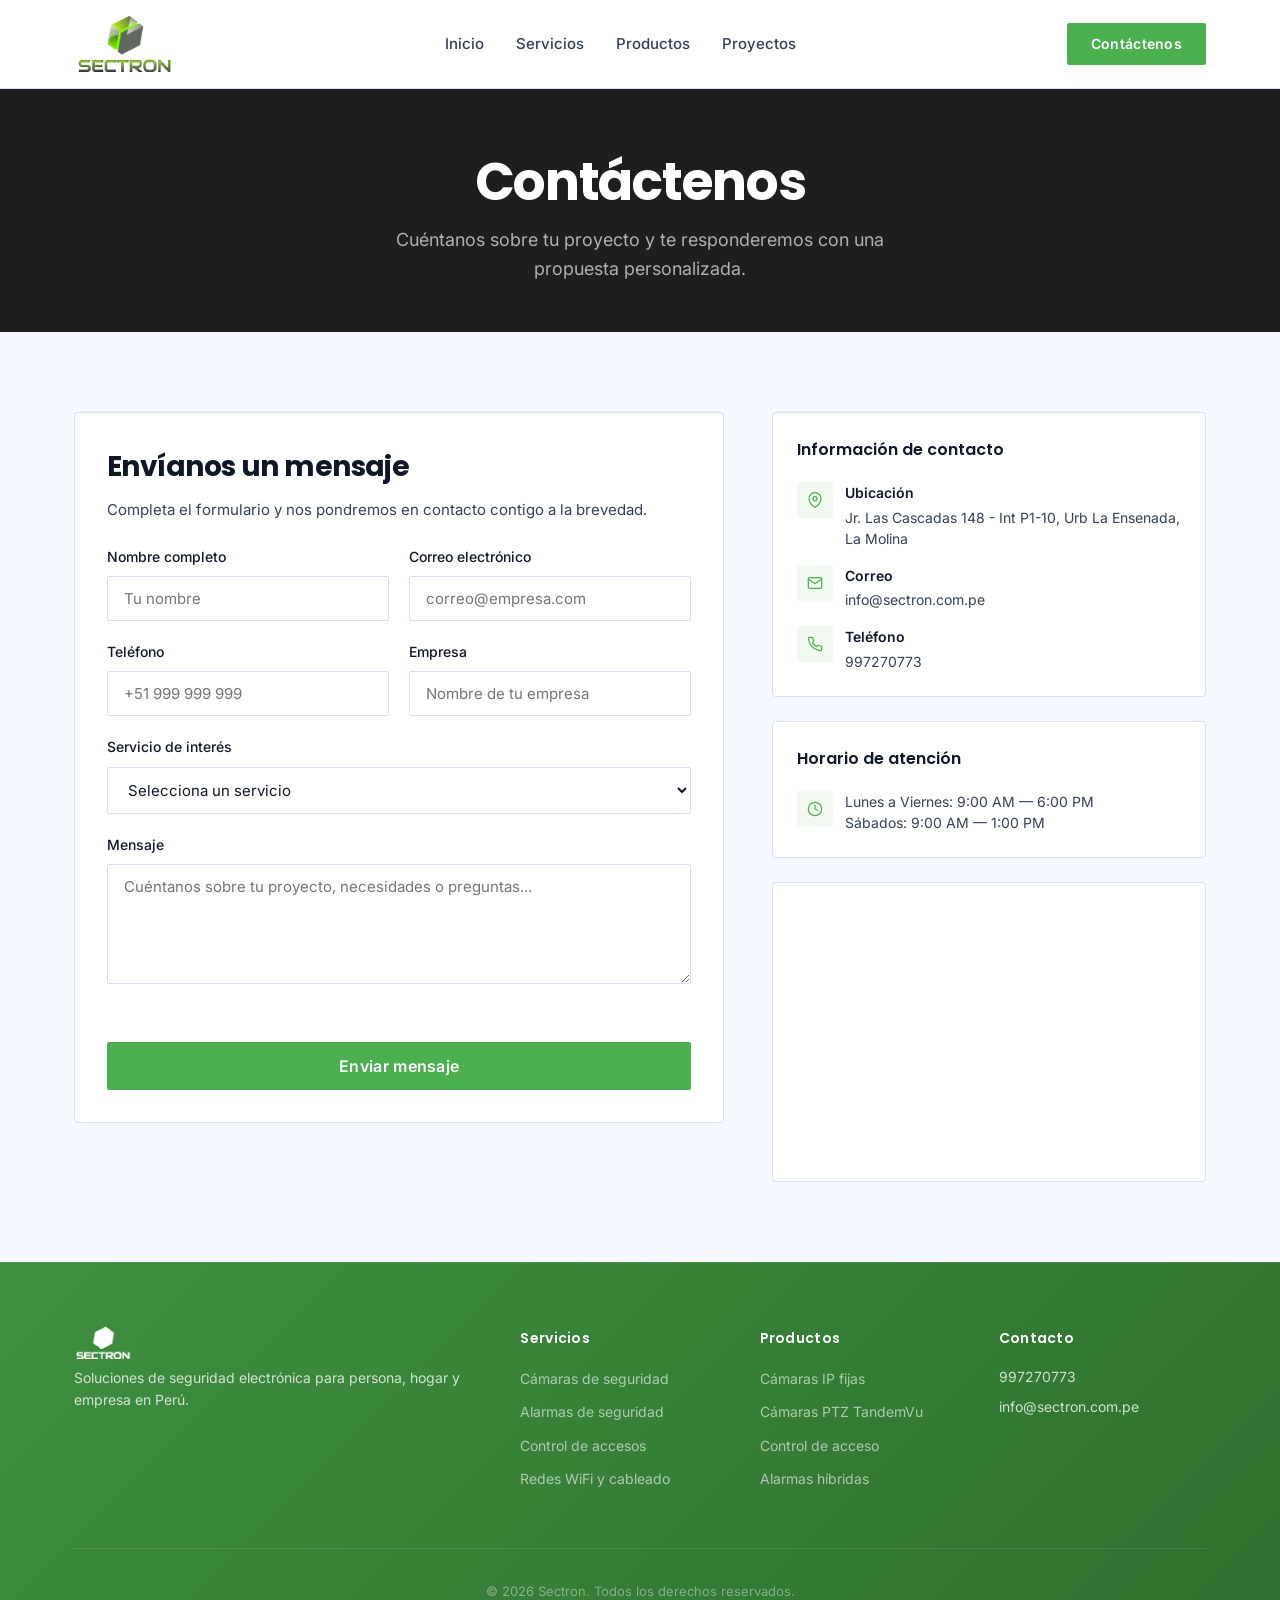
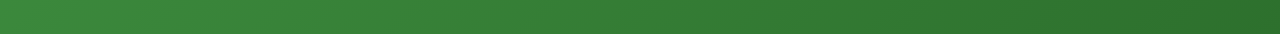
==== commit 55f82426: "imgs" ====
--- a/contacto.html
+++ b/contacto.html
@@ -4,6 +4,7 @@
   <meta charset="utf-8">
   <meta name="viewport" content="width=device-width, initial-scale=1">
   <title>Sectron — Contacto</title>
+  <link rel="icon" type="image/x-icon" href="favicon.ico">
   <link rel="preconnect" href="https://fonts.googleapis.com">
   <link rel="preconnect" href="https://fonts.gstatic.com" crossorigin>
   <link href="https://fonts.googleapis.com/css2?family=Inter:wght@400;500;600&family=Poppins:wght@600;700&display=swap" rel="stylesheet">
@@ -12,14 +13,17 @@
 <body>
   <nav class="nav">
     <div class="container nav-inner">
-      <a href="index.html" class="logo"><img src="images/mroc47to-sectron_logo.png" alt="Sectron"></a>
+      <a href="index.html" class="logo"><img src="images/mroc47to-sectron_logo.webp" alt="Sectron"></a>
       <ul class="nav-links">
         <li><a href="index.html">Inicio</a></li>
         <li><a href="servicios.html">Servicios</a></li>
         <li><a href="productos.html">Productos</a></li>
         <li><a href="proyectos.html">Proyectos</a></li>
       </ul>
-      <a href="contacto.html" class="btn btn-primary">Contáctenos</a>
+      <a href="contacto.html" class="btn btn-primary nav-cta">Contáctenos</a>
+      <button class="nav-toggle" aria-label="Menú">
+        <span></span><span></span><span></span>
+      </button>
     </div>
   </nav>
 
@@ -62,10 +66,13 @@
               <select id="servicio" name="service">
                 <option value="">Selecciona un servicio</option>
                 <option value="cctv">Cámaras de seguridad (CCTV)</option>
-                <option value="alarma">Sistemas de alarma</option>
-                <option value="rastreo">Rastreo vehicular (GPS)</option>
-                <option value="monitoreo">Monitoreo remoto 24/7</option>
-                <option value="producto">Consulta sobre producto</option>
+                <option value="alarma">Alarmas de seguridad</option>
+                <option value="acceso">Control de accesos</option>
+                <option value="perimetral">Cercos eléctricos y fotoeléctricos</option>
+                <option value="intercom">Intercomunicadores y videointeros</option>
+                <option value="radio">Radio enlaces</option>
+                <option value="wifi">Redes inalámbricas WiFi</option>
+                <option value="cableado">Cableado estructurado</option>
                 <option value="otro">Otro</option>
               </select>
             </div>
@@ -87,7 +94,7 @@
             <h3>Información de contacto</h3>
             <div class="info-item">
               <div class="info-icon">
-                <svg width="16" height="16" fill="none" stroke="currentColor" stroke-width="1.8" stroke-linecap="round" stroke-linejoin="round"><path d="M21 10c0 7-9 13-9 13s-9-6-9-13a9 9 0 0118 0z"/><circle cx="12" cy="10" r="3"/></svg>
+                <svg width="16" height="16" viewBox="0 0 24 24" fill="none" stroke="currentColor" stroke-width="1.8" stroke-linecap="round" stroke-linejoin="round"><path d="M21 10c0 7-9 13-9 13s-9-6-9-13a9 9 0 0118 0z"/><circle cx="12" cy="10" r="3"/></svg>
               </div>
               <div class="info-text">
                 <h4>Ubicación</h4>
@@ -96,7 +103,7 @@
             </div>
             <div class="info-item">
               <div class="info-icon">
-                <svg width="16" height="16" fill="none" stroke="currentColor" stroke-width="1.8" stroke-linecap="round" stroke-linejoin="round"><path d="M4 4h16c1.1 0 2 .9 2 2v12c0 1.1-.9 2-2 2H4c-1.1 0-2-.9-2-2V6c0-1.1.9-2 2-2z"/><polyline points="22,6 12,13 2,6"/></svg>
+                <svg width="16" height="16" viewBox="0 0 24 24" fill="none" stroke="currentColor" stroke-width="1.8" stroke-linecap="round" stroke-linejoin="round"><path d="M4 4h16c1.1 0 2 .9 2 2v12c0 1.1-.9 2-2 2H4c-1.1 0-2-.9-2-2V6c0-1.1.9-2 2-2z"/><polyline points="22,6 12,13 2,6"/></svg>
               </div>
               <div class="info-text">
                 <h4>Correo</h4>
@@ -105,11 +112,11 @@
             </div>
             <div class="info-item">
               <div class="info-icon">
-                <svg width="16" height="16" fill="none" stroke="currentColor" stroke-width="1.8" stroke-linecap="round" stroke-linejoin="round"><path d="M22 16.92v3a2 2 0 01-2.18 2 19.79 19.79 0 01-8.63-3.07 19.5 19.5 0 01-6-6 19.79 19.79 0 01-3.07-8.67A2 2 0 014.11 2h3a2 2 0 012 1.72 12.84 12.84 0 00.7 2.81 2 2 0 01-.45 2.11L8.09 9.91a16 16 0 006 6l1.27-1.27a2 2 0 012.11-.45 12.84 12.84 0 002.81.7A2 2 0 0122 16.92z"/></svg>
+                <svg width="16" height="16" viewBox="0 0 24 24" fill="none" stroke="currentColor" stroke-width="1.8" stroke-linecap="round" stroke-linejoin="round"><path d="M22 16.92v3a2 2 0 01-2.18 2 19.79 19.79 0 01-8.63-3.07 19.5 19.5 0 01-6-6 19.79 19.79 0 01-3.07-8.67A2 2 0 014.11 2h3a2 2 0 012 1.72 12.84 12.84 0 00.7 2.81 2 2 0 01-.45 2.11L8.09 9.91a16 16 0 006 6l1.27-1.27a2 2 0 012.11-.45 12.84 12.84 0 002.81.7A2 2 0 0122 16.92z"/></svg>
               </div>
               <div class="info-text">
                 <h4>Teléfono</h4>
-                <p>997270773 / 957336317</p>
+                <p>997270773</p>
               </div>
             </div>
           </div>
@@ -118,7 +125,7 @@
             <h3>Horario de atención</h3>
             <div class="info-item">
               <div class="info-icon">
-                <svg width="16" height="16" fill="none" stroke="currentColor" stroke-width="1.8" stroke-linecap="round" stroke-linejoin="round"><circle cx="12" cy="12" r="10"/><polyline points="12 6 12 12 16 14"/></svg>
+                <svg width="16" height="16" viewBox="0 0 24 24" fill="none" stroke="currentColor" stroke-width="1.8" stroke-linecap="round" stroke-linejoin="round"><circle cx="12" cy="12" r="10"/><polyline points="12 6 12 12 16 14"/></svg>
               </div>
               <div class="info-text">
                 <p>Lunes a Viernes: 9:00 AM — 6:00 PM</p>
@@ -148,31 +155,30 @@
     <div class="container">
       <div class="footer-grid">
         <div class="footer-brand">
-          <img src="images/mroc47to-sectron_logo.png" alt="Sectron" style="height:32px; filter:brightness(0) invert(1);">
-          <p>Soluciones de seguridad para empresas y hogares en Perú.</p>
+          <img src="images/mroc47to-sectron_logo.webp" alt="Sectron" style="height:32px; filter:brightness(0) invert(1);">
+          <p>Soluciones de seguridad electrónica para persona, hogar y empresa en Perú.</p>
         </div>
         <div class="footer-links">
           <h4>Servicios</h4>
           <ul>
-            <li><a href="servicios.html">Seguridad en empresas</a></li>
-            <li><a href="servicios.html">Monitoreo remoto</a></li>
-            <li><a href="servicios.html">Rastreo de vehículos</a></li>
-            <li><a href="servicios.html">Seguridad domiciliaria</a></li>
+            <li><a href="servicios.html">Cámaras de seguridad</a></li>
+            <li><a href="servicios.html">Alarmas de seguridad</a></li>
+            <li><a href="servicios.html">Control de accesos</a></li>
+            <li><a href="servicios.html">Redes WiFi y cableado</a></li>
           </ul>
         </div>
         <div class="footer-links">
           <h4>Productos</h4>
           <ul>
-            <li><a href="productos.html">Cámaras de seguridad</a></li>
-            <li><a href="productos.html">Sistemas de alarma</a></li>
-            <li><a href="productos.html">Rastreadores GPS</a></li>
-            <li><a href="productos.html">Ver todos</a></li>
+            <li><a href="productos.html">Cámaras IP fijas</a></li>
+            <li><a href="productos.html">Cámaras PTZ TandemVu</a></li>
+            <li><a href="productos.html">Control de acceso</a></li>
+            <li><a href="productos.html">Alarmas híbridas</a></li>
           </ul>
         </div>
         <div class="footer-contact">
           <h4>Contacto</h4>
-          <p>Jr. Las Cascadas 148 - Int P1-10, Urb La Ensenada, La Molina</p>
-          <p>997270773 / 957336317</p>
+          <p>997270773</p>
           <p>info@sectron.com.pe</p>
         </div>
       </div>
@@ -263,7 +269,7 @@
         setStatus('Enviando tu mensaje...', false);
 
         try {
-          var response = await fetch('https://formsubmit.co/ajax/info@sectron.com.pe', {
+          var response = await fetch('https://formsubmit.co/ajax/comc82@gmail.com', {
             method: 'POST',
             headers: {
               'Content-Type': 'application/json',
@@ -278,7 +284,7 @@
               message: payload.message,
               _subject: 'Nuevo mensaje de contacto - Sectron',
               _replyto: payload.email,
-              _captcha: 'false'
+              _captcha: 'true'
             })
           });
 
@@ -303,5 +309,23 @@
       });
     })();
   </script>
+  <div class="mobile-menu" id="mobileMenu">
+    <ul>
+      <li><a href="index.html">Inicio</a></li>
+      <li><a href="servicios.html">Servicios</a></li>
+      <li><a href="productos.html">Productos</a></li>
+      <li><a href="proyectos.html">Proyectos</a></li>
+      <li><a href="contacto.html" class="mobile-cta">Contáctenos</a></li>
+    </ul>
+  </div>
+  <script>
+  (function(){
+    var t=document.querySelector('.nav-toggle'),m=document.getElementById('mobileMenu');
+    if(t&&m){
+      t.addEventListener('click',function(){this.classList.toggle('open');m.classList.toggle('open')});
+      m.querySelectorAll('a').forEach(function(a){a.addEventListener('click',function(){t.classList.remove('open');m.classList.remove('open')})});
+    }
+  })();
+  </script>
 </body>
 </html>
--- a/css/styles.css
+++ b/css/styles.css
@@ -23,9 +23,9 @@
   --space-12: 48px;
   --space-16: 64px;
   --space-20: 80px;
-  --radius-sm: 10px;
-  --radius-md: 16px;
-  --radius-lg: 24px;
+  --radius-sm: 2px;
+  --radius-md: 4px;
+  --radius-lg: 6px;
 }
 *, *::before, *::after { box-sizing: border-box; margin: 0; padding: 0; }
 html { scroll-behavior: smooth; }
@@ -73,6 +73,33 @@
 }
 .nav-links a:hover { color: var(--accent); }
 .nav-links a.active { color: var(--accent); }
+.nav-toggle {
+  display: none;
+  background: none;
+  border: none;
+  cursor: pointer;
+  padding: 8px;
+}
+.nav-toggle span {
+  display: block;
+  width: 22px;
+  height: 2px;
+  background: var(--fg);
+  margin: 5px 0;
+  border-radius: 2px;
+  transition: .3s;
+}
+.nav-toggle.open span:nth-child(1) { transform: translateY(7px) rotate(45deg); }
+.nav-toggle.open span:nth-child(2) { opacity: 0; }
+.nav-toggle.open span:nth-child(3) { transform: translateY(-7px) rotate(-45deg); }
+.mobile-menu {
+  display: none;
+}
+.mobile-menu ul {
+  list-style: none;
+  margin: 0;
+  padding: 0;
+}
 .btn {
   display: inline-flex;
   align-items: center;
@@ -139,6 +166,7 @@
   background-size: cover;
   background-position: center;
 }
+.hero-slide-bg.bg-right { background-position: right center; }
 .hero-slide::after {
   content: '';
   position: absolute;
@@ -285,16 +313,34 @@
   gap: var(--space-6);
 }
 .service-card {
-  background: var(--bg);
-  border: 1px solid var(--border);
+  background: #1b7448;
+  border: 1px solid rgba(255,255,255,0.1);
   border-radius: var(--radius-md);
   padding: var(--space-8);
   transition: box-shadow 0.2s, transform 0.15s;
-}
-.service-card:hover {
-  box-shadow: 0 16px 40px rgba(16,24,40,0.08);
-  transform: translateY(-2px);
-}
+  position: relative;
+  overflow: hidden;
+}
+.service-card .card-bg {
+  position: absolute;
+  inset: 0;
+  width: 100%;
+  height: 100%;
+  object-fit: cover;
+  opacity: 0.25;
+  transition: opacity 0.4s, transform 0.4s;
+}
+.service-card:hover .card-bg { opacity: 0.4; transform: scale(1.05); }
+.service-card::after {
+  content: '';
+  position: absolute;
+  inset: 0;
+  background: linear-gradient(135deg, rgba(16,24,40,0.85) 0%, rgba(16,24,40,0.5) 100%);
+  z-index: 0;
+}
+.service-card > * { position: relative; z-index: 1; }
+.service-card .service-icon { background: rgba(255,255,255,0.12); border-color: rgba(255,255,255,0.18); color: #fff; }
+.service-card:hover .service-icon { background: var(--accent); }
 .service-icon {
   width: 48px;
   height: 48px;
@@ -311,23 +357,31 @@
   font-size: 18px;
   font-weight: 600;
   margin-bottom: var(--space-3);
+  color: #fff;
 }
 .service-card p {
   font-size: 15px;
-  color: var(--fg-2);
+  color: rgba(255,255,255,0.85);
   line-height: 1.55;
 }
 
 /* Service detail */
 .service-detail {
   display: grid;
-  grid-template-columns: auto 1fr;
+  grid-template-columns: auto 1fr auto;
   gap: var(--space-10);
   align-items: start;
   padding: var(--space-12) 0;
   border-bottom: 1px solid var(--border);
 }
 .service-detail:last-child { border-bottom: none; }
+.service-img {
+  width: 280px;
+  height: 200px;
+  object-fit: cover;
+  border-radius: var(--radius-md);
+  border: 1px solid var(--border);
+}
 .service-num {
   font-family: var(--font-display);
   font-size: 64px;
@@ -403,6 +457,75 @@
   line-height: 1.5;
 }
 
+/* Carousel */
+.carousel {
+  overflow: hidden;
+  padding: var(--space-6) 0;
+}
+.carousel-track {
+  display: flex;
+  width: max-content;
+  animation: carousel-scroll 30s linear infinite;
+}
+.carousel:hover .carousel-track {
+  animation-play-state: paused;
+}
+.carousel-item {
+  flex-shrink: 0;
+  width: 160px;
+  height: 80px;
+  display: flex;
+  align-items: center;
+  justify-content: center;
+  padding: 0 var(--space-6);
+}
+.carousel-item img {
+  max-width: 100%;
+  max-height: 100%;
+  object-fit: contain;
+  filter: grayscale(0.3);
+  opacity: 0.7;
+  transition: filter 0.3s, opacity 0.3s;
+}
+.carousel-item img:hover {
+  filter: grayscale(0);
+  opacity: 1;
+}
+@keyframes carousel-scroll {
+  0% { transform: translateX(0); }
+  100% { transform: translateX(-50%); }
+}
+
+/* Brands grid (static) */
+.brands-grid {
+  display: flex;
+  flex-wrap: wrap;
+  justify-content: center;
+  gap: var(--space-8);
+  align-items: center;
+}
+.brand-item {
+  width: 120px;
+  height: 60px;
+  display: flex;
+  align-items: center;
+  justify-content: center;
+  transition: transform 0.2s;
+}
+.brand-item:hover { transform: translateY(-2px); }
+.brand-item img {
+  max-width: 100%;
+  max-height: 100%;
+  object-fit: contain;
+  filter: grayscale(0.2);
+  opacity: 0.65;
+  transition: filter 0.3s, opacity 0.3s;
+}
+.brand-item img:hover {
+  filter: grayscale(0);
+  opacity: 1;
+}
+
 /* Products grid */
 .products-grid {
   display: grid;
@@ -466,14 +589,15 @@
 }
 .product-body {
   display: grid;
-  grid-template-columns: 200px 1fr;
+  grid-template-columns: 1fr auto;
   gap: var(--space-6);
   align-items: start;
   margin-bottom: var(--space-4);
 }
-.product-body img {
-  width: 200px;
-  border-radius: 10px;
+.product-img {
+  width: 260px;
+  height: 260px;
+  object-fit: contain;
 }
 
 /* Camera list */
@@ -490,14 +614,14 @@
   text-align: center;
   background: #f8fbf8;
   border: 1px solid rgba(76,175,80,0.14);
-  border-radius: 12px;
+  border-radius: 4px;
   padding: 10px;
 }
 .camera-thumb {
   width: 72px;
   height: 72px;
   object-fit: cover;
-  border-radius: 8px;
+  border-radius: 3px;
   border: 1px solid var(--border);
   background: #fff;
 }
@@ -716,7 +840,7 @@
   box-shadow: 0 20px 48px rgba(16,24,40,0.1);
 }
 .service-icon { transition: background 0.2s, color 0.2s, transform 0.2s; }
-.service-card:hover .service-icon { background: var(--accent); color: #fff; transform: scale(1.05); }
+.service-card:hover .service-icon { background: var(--accent); transform: scale(1.05); }
 
 .trust-item { transition: transform 0.2s ease; }
 .trust-item:hover { transform: translateY(-2px); }
@@ -798,14 +922,20 @@
   display: grid;
   grid-template-columns: 1fr 1fr;
   gap: var(--space-5);
-  margin-bottom: var(--space-5);
 }
 .field {
   display: flex;
   flex-direction: column;
   gap: var(--space-2);
-}
-.field:last-child {
+  margin-bottom: var(--space-5);
+}
+.field-row .field {
+  margin-bottom: 0;
+}
+.field-row {
+  margin-bottom: var(--space-5);
+}
+.field-row:last-of-type {
   margin-bottom: var(--space-5);
 }
 .field label {
@@ -889,7 +1019,36 @@
 }
 
 @media (max-width: 768px) {
-  .nav-links { display: none; }
+  .nav { background: #fff; backdrop-filter: none; border-bottom: none; }
+  .nav-links, .nav-cta { display: none !important; }
+  .nav-toggle { display: block; }
+  .mobile-menu {
+    display: none;
+    position: fixed;
+    inset: 0;
+    z-index: 9999;
+    background: #fff;
+    flex-direction: column;
+    padding: 88px 0 0;
+    overflow-y: auto;
+  }
+  .mobile-menu.open { display: flex; }
+  .mobile-menu li { width: 100%; text-align: center; border-bottom: 1px solid var(--border); }
+  .mobile-menu a {
+    display: block;
+    padding: 20px;
+    font-size: 18px;
+    font-weight: 500;
+    color: var(--fg);
+    text-decoration: none;
+  }
+  .mobile-menu a:hover { color: var(--accent); background: var(--bg); }
+  .mobile-menu .mobile-cta {
+    font-weight: 600;
+    color: var(--accent-on);
+    background: var(--accent);
+    text-align: center;
+  }
   .hero-slider { height: clamp(420px, 65vh, 560px); }
   .hero-slide::after { background: linear-gradient(0deg, rgba(30,30,30,0.9) 0%, rgba(30,30,30,0.5) 50%, rgba(30,30,30,0.3) 100%); }
   .hero-slide-content h1 { font-size: clamp(28px, 6vw, 40px); }
@@ -902,9 +1061,13 @@
   .project-card { grid-template-columns: 1fr; gap: var(--space-6); }
   .project-images.two-col { grid-template-columns: 1fr; }
   .camera-list { grid-template-columns: repeat(2, 1fr); }
+  .carousel-item { width: 120px; height: 60px; }
+  .brand-item { width: 90px; height: 45px; }
   .contact-grid { grid-template-columns: 1fr; }
   .field-row { grid-template-columns: 1fr; }
   .service-detail { grid-template-columns: 1fr; gap: var(--space-4); }
+  .service-img { width: 100%; height: 200px; }
   .service-num { font-size: 40px; }
-  .service-num { font-size: 40px; }
-}
+  .product-body { grid-template-columns: 1fr; }
+  .product-img { width: 100%; height: 240px; }
+}
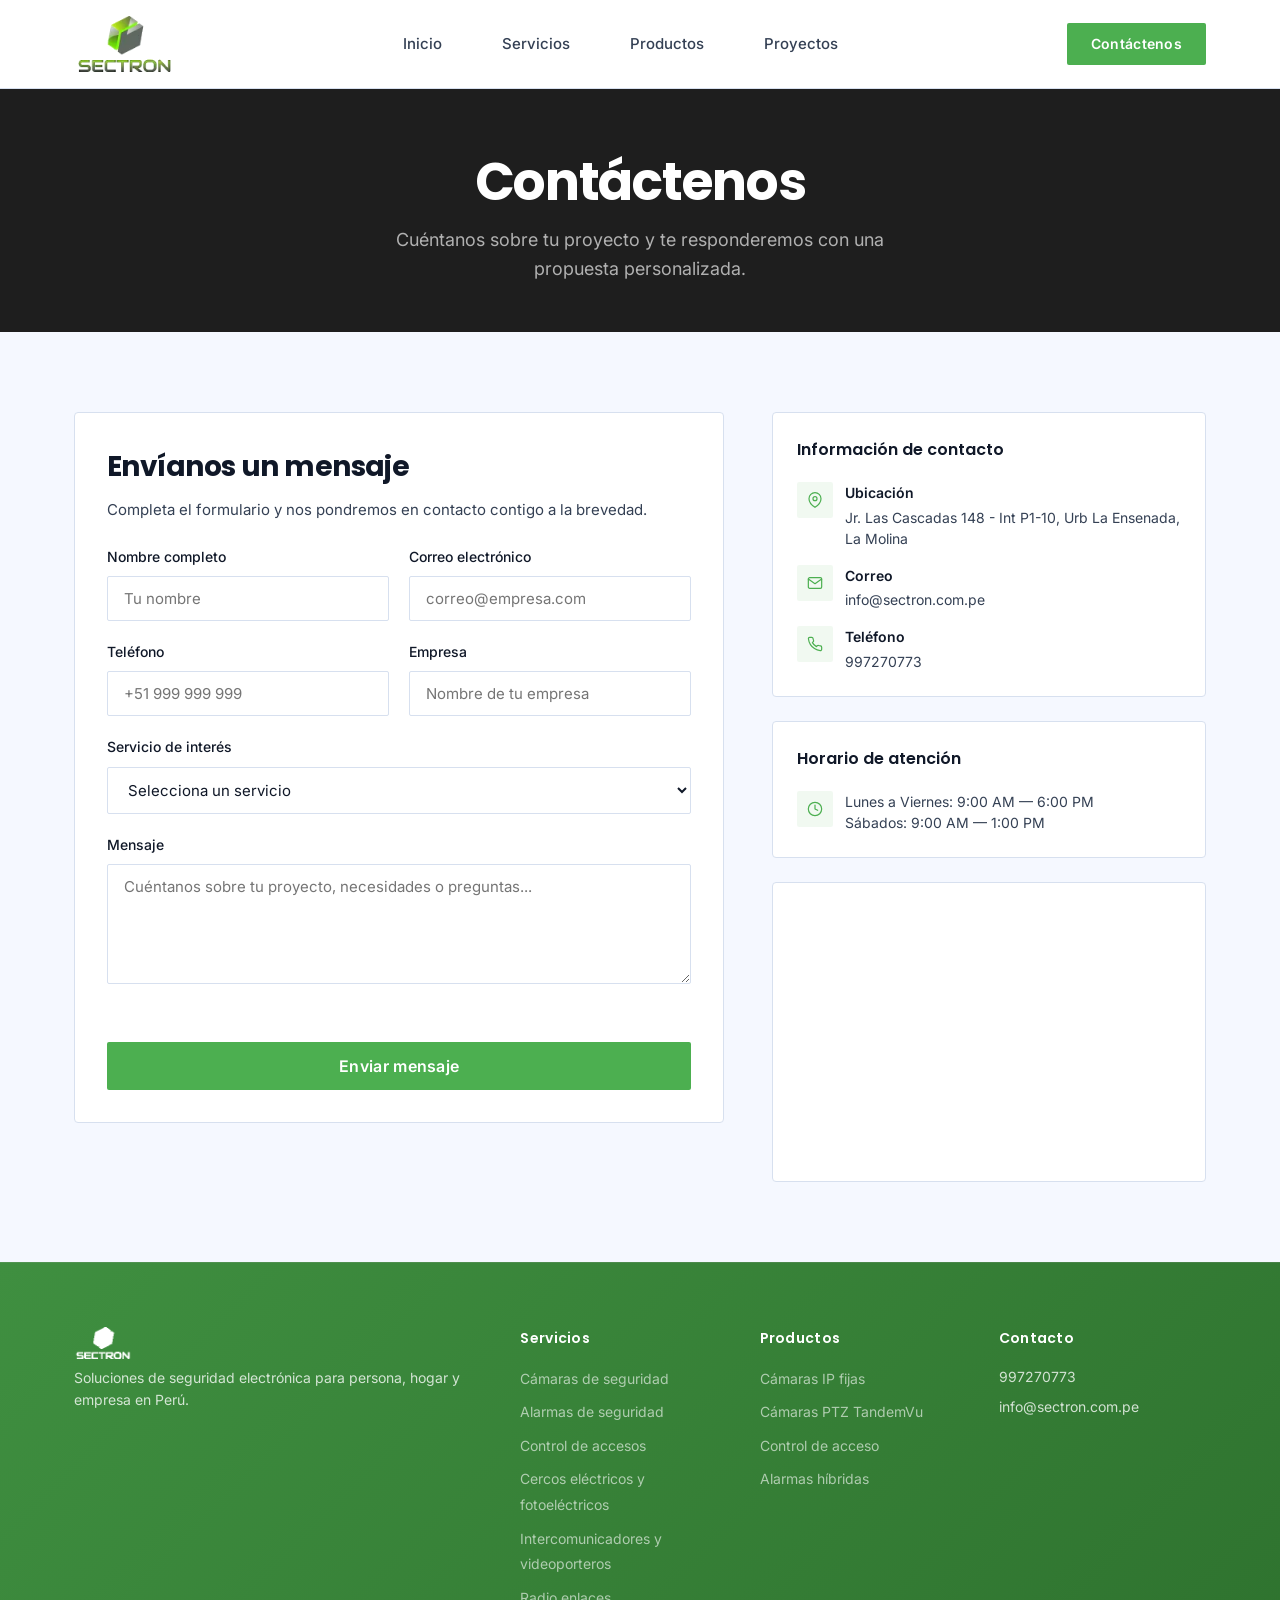
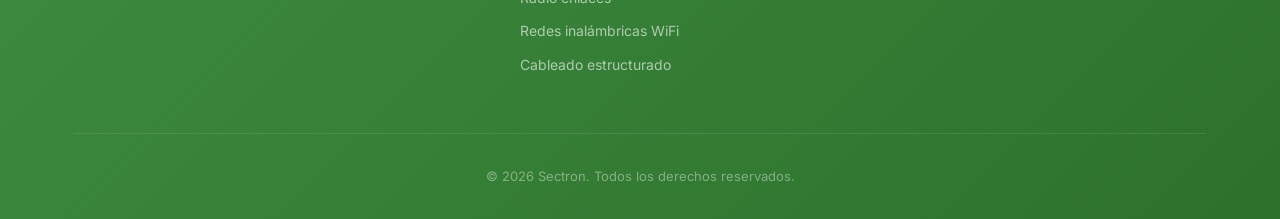
==== commit 070b1d81: "hero" ====
--- a/contacto.html
+++ b/contacto.html
@@ -69,7 +69,7 @@
                 <option value="alarma">Alarmas de seguridad</option>
                 <option value="acceso">Control de accesos</option>
                 <option value="perimetral">Cercos eléctricos y fotoeléctricos</option>
-                <option value="intercom">Intercomunicadores y videointeros</option>
+                <option value="intercom">Intercomunicadores y videoporteros</option>
                 <option value="radio">Radio enlaces</option>
                 <option value="wifi">Redes inalámbricas WiFi</option>
                 <option value="cableado">Cableado estructurado</option>
@@ -164,7 +164,11 @@
             <li><a href="servicios.html">Cámaras de seguridad</a></li>
             <li><a href="servicios.html">Alarmas de seguridad</a></li>
             <li><a href="servicios.html">Control de accesos</a></li>
-            <li><a href="servicios.html">Redes WiFi y cableado</a></li>
+            <li><a href="servicios.html">Cercos eléctricos y fotoeléctricos</a></li>
+            <li><a href="servicios.html">Intercomunicadores y videoporteros</a></li>
+            <li><a href="servicios.html">Radio enlaces</a></li>
+            <li><a href="servicios.html">Redes inalámbricas WiFi</a></li>
+            <li><a href="servicios.html">Cableado estructurado</a></li>
           </ul>
         </div>
         <div class="footer-links">
@@ -269,7 +273,7 @@
         setStatus('Enviando tu mensaje...', false);
 
         try {
-          var response = await fetch('https://formsubmit.co/ajax/comc82@gmail.com', {
+          var response = await fetch('https://formsubmit.co/ajax/info@sectron.com.pe', {
             method: 'POST',
             headers: {
               'Content-Type': 'application/json',
--- a/css/styles.css
+++ b/css/styles.css
@@ -69,10 +69,17 @@
   font-weight: 500;
   color: var(--fg-2);
   text-decoration: none;
-  transition: color 0.15s;
-}
-.nav-links a:hover { color: var(--accent); }
-.nav-links a.active { color: var(--accent); }
+  padding: 6px 14px;
+  border-radius: var(--radius-sm);
+  transition: color 0.2s, background 0.2s, transform 0.15s;
+  position: relative;
+}
+.nav-links a:hover {
+  color: var(--accent);
+  background: rgba(76,175,80,0.08);
+  transform: translateY(-1px);
+}
+.nav-links a.active { color: var(--accent); font-weight: 600; }
 .nav-toggle {
   display: none;
   background: none;
@@ -870,14 +877,6 @@
   animation: shimmer 12s linear infinite;
   background-size: 200% 100%;
 }
-
-.nav-links a { position: relative; }
-.nav-links a::after {
-  content: ''; position: absolute; bottom: -2px; left: 0; width: 0; height: 2px;
-  background: var(--accent); transition: width 0.25s cubic-bezier(0.2,0,0,1);
-}
-.nav-links a:hover::after { width: 100%; }
-.nav-links a.active::after { width: 100%; }
 
 .service-detail { transition: background 0.2s, transform 0.2s; border-radius: var(--radius-md); }
 .service-detail:hover { background: rgba(76,175,80,0.02); }
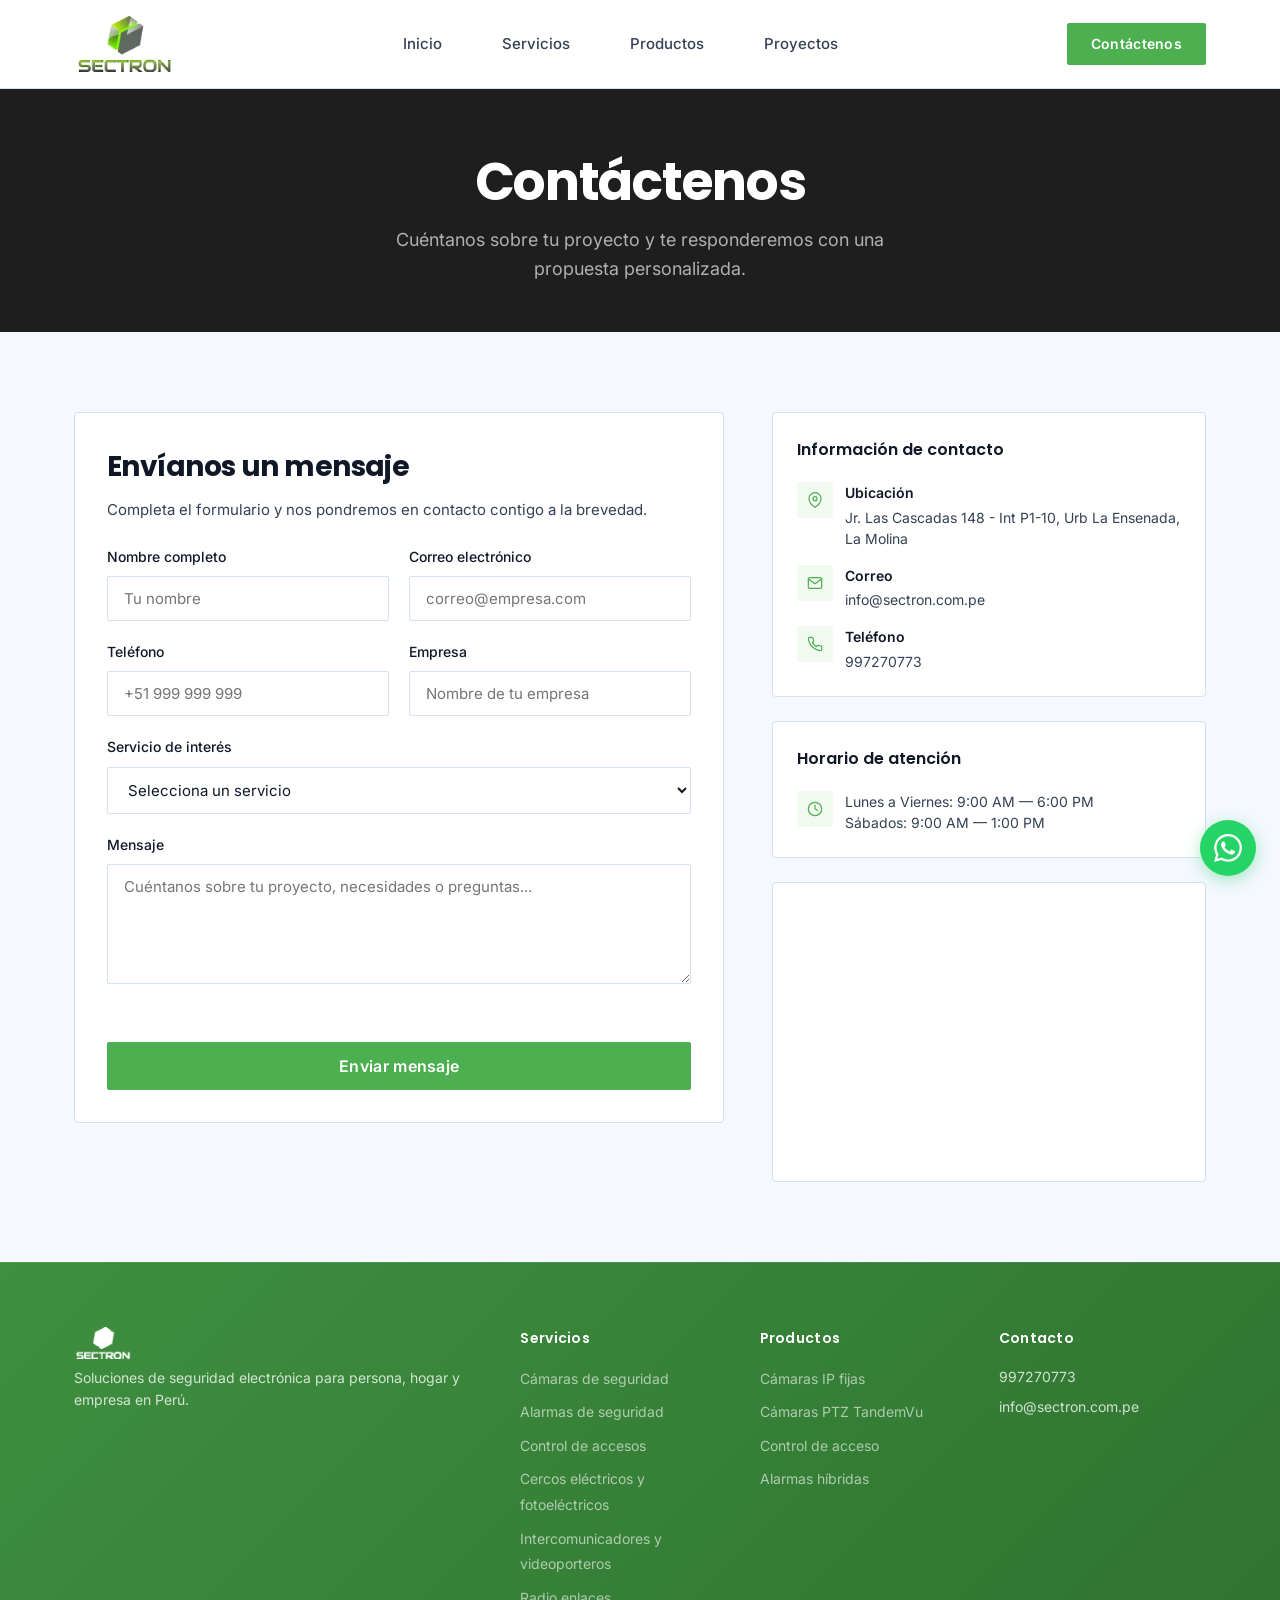
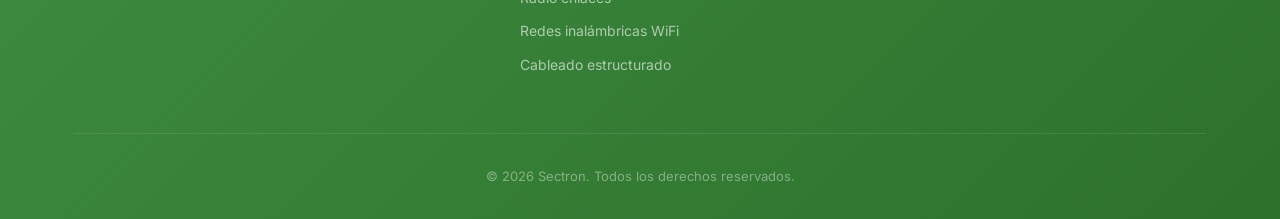
==== commit 02100573: "whatsapp" ====
--- a/contacto.html
+++ b/contacto.html
@@ -313,6 +313,9 @@
       });
     })();
   </script>
+  <a href="https://wa.me/51997270773" target="_blank" rel="noopener" class="whatsapp-float" aria-label="WhatsApp">
+    <svg width="28" height="28" viewBox="0 0 24 24"><path d="M17.472 14.382c-.297-.149-1.758-.867-2.03-.967-.273-.099-.471-.148-.67.15-.197.297-.767.966-.94 1.164-.173.199-.347.223-.644.075-.297-.15-1.255-.463-2.39-1.475-.883-.788-1.48-1.761-1.653-2.059-.173-.297-.018-.458.13-.606.134-.133.298-.347.446-.52.149-.174.198-.298.298-.497.099-.198.05-.371-.025-.52-.075-.149-.669-1.612-.916-2.207-.242-.579-.487-.5-.669-.51l-.57-.01c-.198 0-.52.074-.792.372-.272.297-1.04 1.016-1.04 2.479 0 1.462 1.065 2.875 1.213 3.074.149.198 2.096 3.2 5.077 4.487.709.306 1.262.489 1.694.625.712.227 1.36.195 1.871.118.571-.085 1.758-.719 2.006-1.413.248-.694.248-1.289.173-1.413-.074-.124-.272-.198-.57-.347m-5.421 7.403h-.004a9.87 9.87 0 01-5.031-1.378l-.361-.214-3.741.982.998-3.648-.235-.374a9.86 9.86 0 01-1.51-5.26c.001-5.45 4.436-9.884 9.888-9.884 2.64 0 5.122 1.03 6.988 2.898a9.825 9.825 0 012.893 6.994c-.003 5.45-4.437 9.884-9.885 9.884m8.413-18.297A11.815 11.815 0 0012.05 0C5.495 0 .16 5.335.157 11.892c0 2.096.547 4.142 1.588 5.945L.057 24l6.305-1.654a11.882 11.882 0 005.683 1.448h.005c6.554 0 11.89-5.335 11.893-11.893a11.821 11.821 0 00-3.48-8.413z"/></svg>
+  </a>
   <div class="mobile-menu" id="mobileMenu">
     <ul>
       <li><a href="index.html">Inicio</a></li>
--- a/css/styles.css
+++ b/css/styles.css
@@ -806,6 +806,27 @@
 @keyframes scaleIn { from { opacity: 0; transform: scale(0.92); } to { opacity: 1; transform: scale(1); } }
 @keyframes slideDown { from { opacity: 0; transform: translateY(-100%); } to { opacity: 1; transform: translateY(0); } }
 @keyframes kenBurns { 0% { transform: scale(1); } 100% { transform: scale(1.08); } }
+/* WhatsApp floating button */
+.whatsapp-float {
+  position: fixed;
+  bottom: 24px;
+  right: 24px;
+  z-index: 900;
+  width: 56px;
+  height: 56px;
+  background: #25d366;
+  border-radius: 50%;
+  display: grid;
+  place-items: center;
+  box-shadow: 0 4px 16px rgba(37,211,102,0.4);
+  transition: transform 0.2s, box-shadow 0.2s;
+}
+.whatsapp-float:hover {
+  transform: scale(1.1);
+  box-shadow: 0 6px 24px rgba(37,211,102,0.5);
+}
+.whatsapp-float svg { fill: #fff; }
+
 @keyframes pulseGlow { 0%, 100% { box-shadow: 0 0 0 0 rgba(76,175,80,0.3); } 50% { box-shadow: 0 0 0 8px rgba(76,175,80,0); } }
 @keyframes shimmer { 0% { background-position: -200% 0; } 100% { background-position: 200% 0; } }
 
